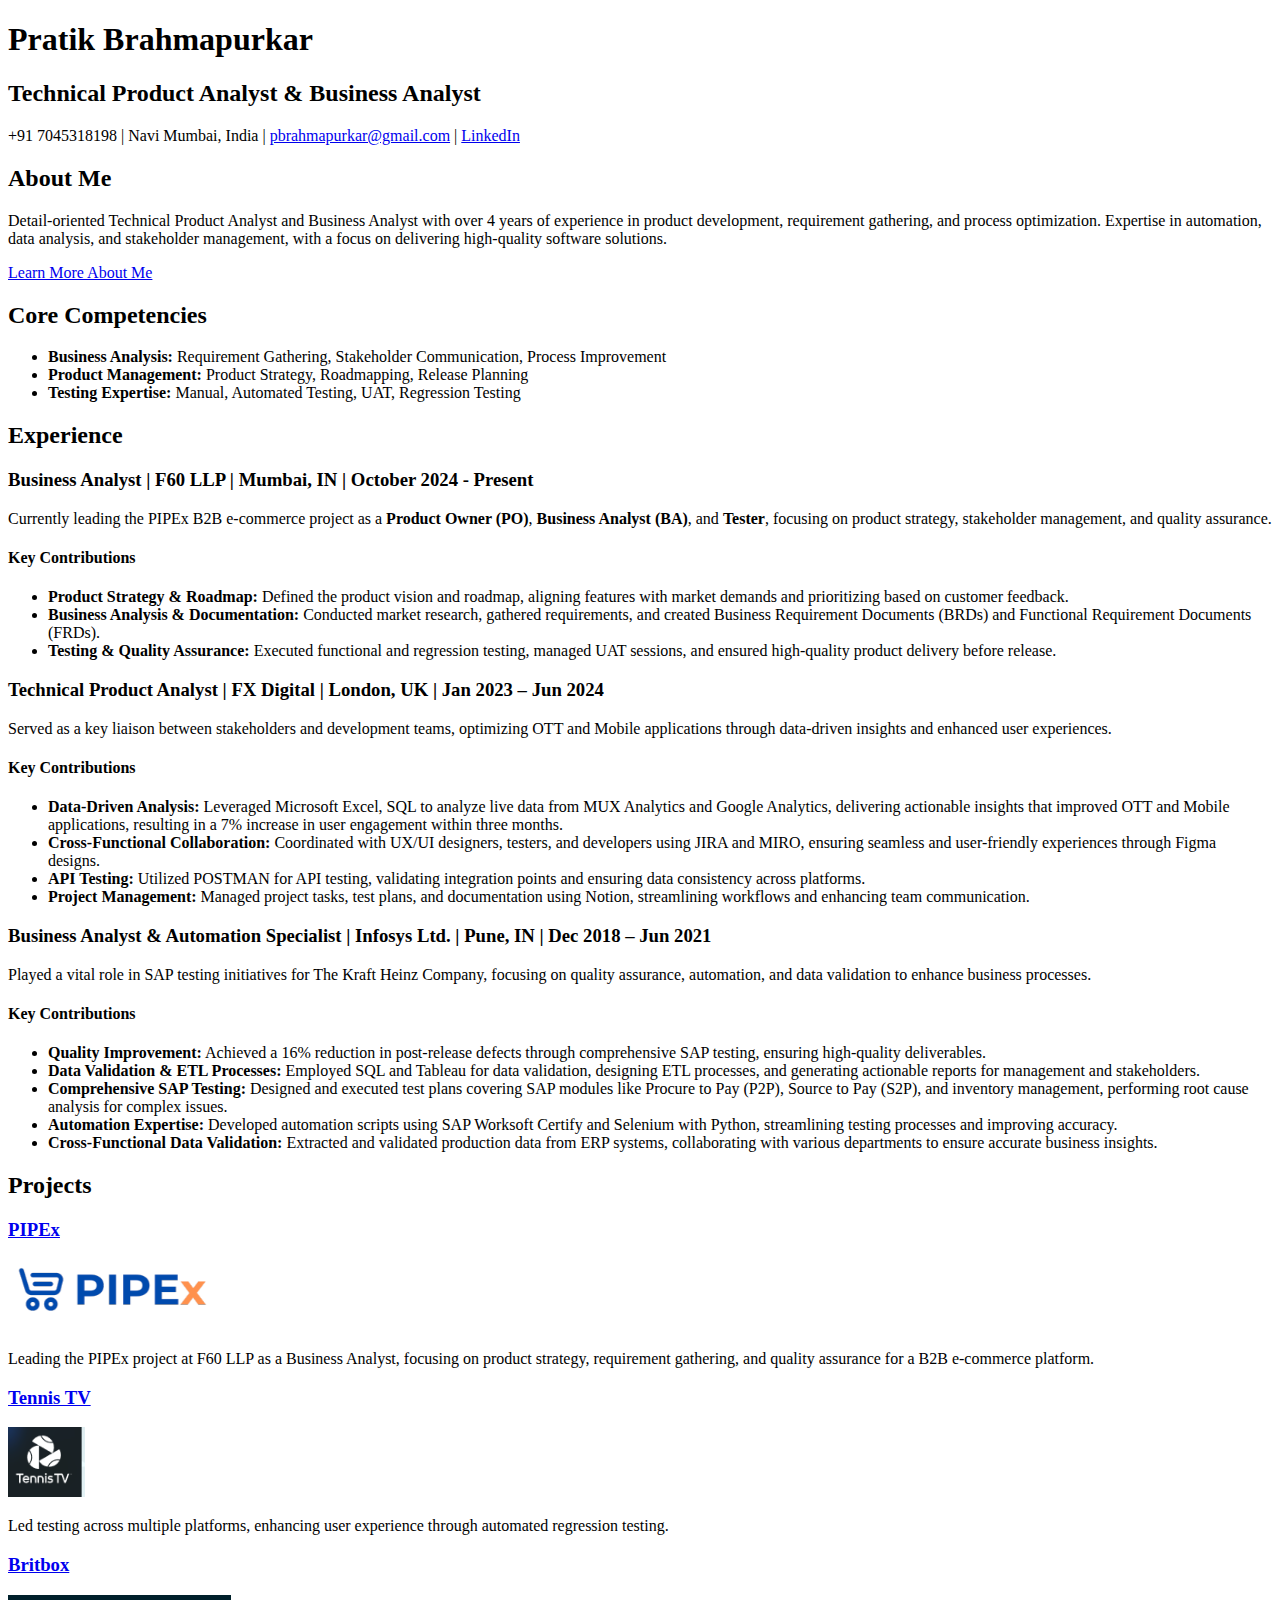
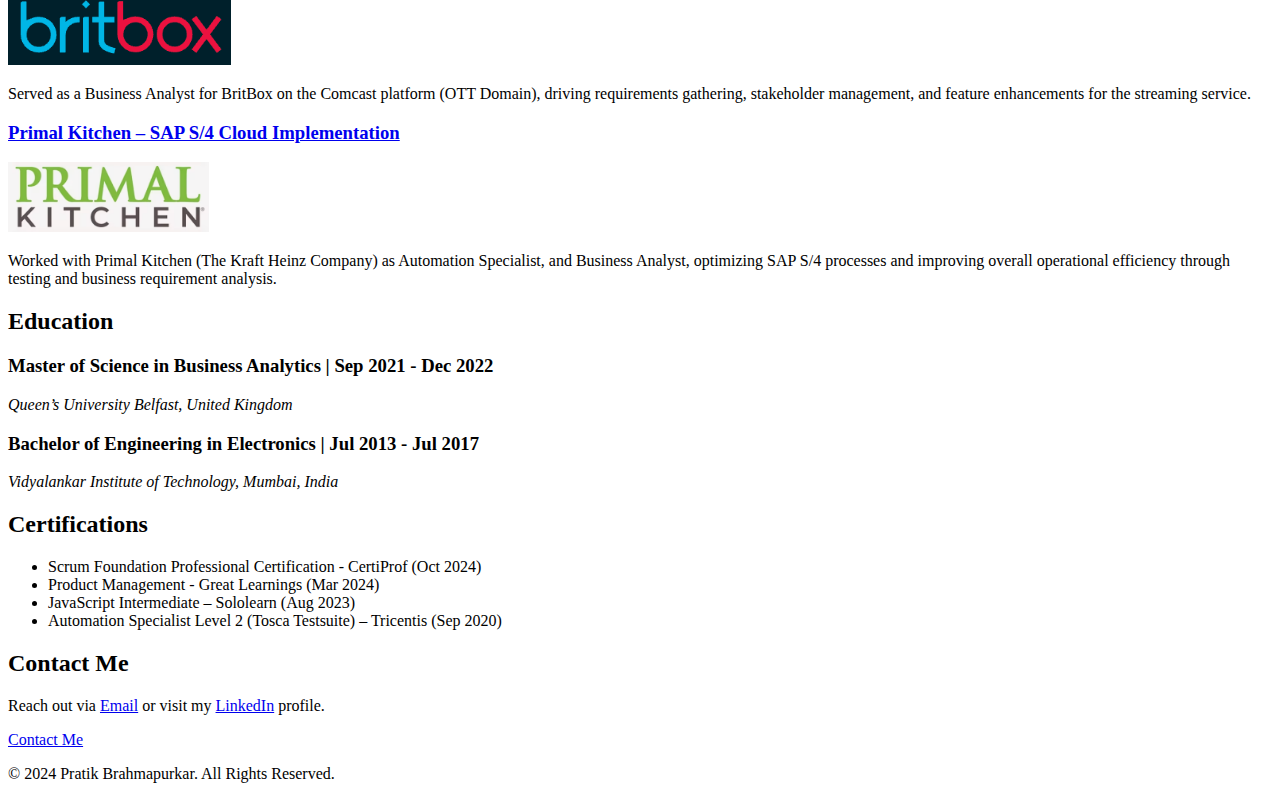
==== index.html @ 24da551e "Add files via upload" ====
<!DOCTYPE html>
<html lang="en">
<head>
<meta charset="UTF-8">
<meta name="viewport" content="width=device-width, initial-scale=1.0">
<title>Pratik Brahmapurkar - Technical Product & Business Analyst </title>
<link rel="stylesheet" href="styles.css">
</head>
<body>
    <!-- Header Section -->
    <header>
        <h1>Pratik Brahmapurkar</h1>
        <h2>Technical Product Analyst & Business Analyst</h2>
        <p>+91 7045318198 | Navi Mumbai, India | <a href="mailto:pbrahmapurkar@gmail.com">pbrahmapurkar@gmail.com</a> | <a href="https://linkedin.com/in/pratik-brahmapurkar">LinkedIn</a></p>
    </header>

    <!-- About Me Section -->
    <section id="about-me">
        <h2>About Me</h2>
        <p>Detail-oriented Technical Product Analyst and Business Analyst with over 4 years of experience in product development, requirement gathering, and process optimization. Expertise in automation, data analysis, and stakeholder management, with a focus on delivering high-quality software solutions.</p>
        <a href="./public/about.html">Learn More About Me</a>
    </section>

    <!-- Core Competencies Section -->
    <section id="core-competencies">
        <h2>Core Competencies</h2>
        <ul>
            <li><strong>Business Analysis:</strong> Requirement Gathering, Stakeholder Communication, Process Improvement</li>
            <li><strong>Product Management:</strong> Product Strategy, Roadmapping, Release Planning</li>
            <li><strong>Testing Expertise:</strong> Manual, Automated Testing, UAT, Regression Testing</li>
        </ul>
    </section>

    <!-- Experience Section -->
    <section id="experience">
        <h2>Experience</h2>
        
        <h3>Business Analyst | F60 LLP | Mumbai, IN | October 2024 - Present</h3>
        <p>Currently leading the PIPEx B2B e-commerce project as a <strong>Product Owner (PO)</strong>, <strong>Business Analyst (BA)</strong>, and <strong>Tester</strong>, focusing on product strategy, stakeholder management, and quality assurance.</p>
        
        <h4>Key Contributions</h4>
        <ul>
            <li><strong>Product Strategy & Roadmap:</strong> Defined the product vision and roadmap, aligning features with market demands and prioritizing based on customer feedback.</li>
            <li><strong>Business Analysis & Documentation:</strong> Conducted market research, gathered requirements, and created Business Requirement Documents (BRDs) and Functional Requirement Documents (FRDs).</li>
            <li><strong>Testing & Quality Assurance:</strong> Executed functional and regression testing, managed UAT sessions, and ensured high-quality product delivery before release.</li>
        </ul>
        
        <h3>Technical Product Analyst | FX Digital | London, UK | Jan 2023 – Jun 2024</h3>
<p>Served as a key liaison between stakeholders and development teams, optimizing OTT and Mobile applications through data-driven insights and enhanced user experiences.</p>

<h4>Key Contributions</h4>
<ul>
    <li><strong>Data-Driven Analysis:</strong> Leveraged Microsoft Excel, SQL to analyze live data from MUX Analytics and Google Analytics, delivering actionable insights that improved OTT and Mobile applications, resulting in a 7% increase in user engagement within three months.</li>
    <li><strong>Cross-Functional Collaboration:</strong> Coordinated with UX/UI designers, testers, and developers using JIRA and MIRO, ensuring seamless and user-friendly experiences through Figma designs.</li>
    <li><strong>API Testing:</strong> Utilized POSTMAN for API testing, validating integration points and ensuring data consistency across platforms.</li>
    <li><strong>Project Management:</strong> Managed project tasks, test plans, and documentation using Notion, streamlining workflows and enhancing team communication.</li>
</ul>
        <h3>Business Analyst & Automation Specialist | Infosys Ltd. | Pune, IN | Dec 2018 – Jun 2021</h3>
        <p>Played a vital role in SAP testing initiatives for The Kraft Heinz Company, focusing on quality assurance, automation, and data validation to enhance business processes.</p>

<h4>Key Contributions</h4>
<ul>
    <li><strong>Quality Improvement:</strong> Achieved a 16% reduction in post-release defects through comprehensive SAP testing, ensuring high-quality deliverables.</li>
    <li><strong>Data Validation & ETL Processes:</strong> Employed SQL and Tableau for data validation, designing ETL processes, and generating actionable reports for management and stakeholders.</li>
    <li><strong>Comprehensive SAP Testing:</strong> Designed and executed test plans covering SAP modules like Procure to Pay (P2P), Source to Pay (S2P), and inventory management, performing root cause analysis for complex issues.</li>
    <li><strong>Automation Expertise:</strong> Developed automation scripts using SAP Worksoft Certify and Selenium with Python, streamlining testing processes and improving accuracy.</li>
    <li><strong>Cross-Functional Data Validation:</strong> Extracted and validated production data from ERP systems, collaborating with various departments to ensure accurate business insights.</li>
</ul>
    </section>

    <!-- Projects Section -->
    <section id="projects">
        <h2>Projects</h2>
        <div class="project">
            <a href="https://www.pipex.ai/"> <h3>PIPEx</h3> </a>
            <img src="./assets/images/pipex.png" alt="Pipex.ai Preview" height="70">
            <p>Leading the PIPEx project at F60 LLP as a Business Analyst, focusing on product strategy, requirement gathering, and quality assurance for a B2B e-commerce platform.</p>
        </div>
        <div class="project">
        <h3><a href="tennistv.com">Tennis TV</h3></a>
        <img src="./assets/images/tennistv.png" alt="Tennis TV Preview" height="70">
            <p>Led testing across multiple platforms, enhancing user experience through automated regression testing.</p>
        </div>
        <div class="project">
            <h3><a href="britbox.com">Britbox</a></h3>   
            <img src="./assets/images/britbox.png" alt="Ariba Contract Preview" height="70">
            <p>Served as a Business Analyst for BritBox on the Comcast platform (OTT Domain), driving requirements gathering, stakeholder management, and feature enhancements for the streaming service.</p>
        </div>
        <div class="project">
            <h3><a href="primalkitchen.com">Primal Kitchen – SAP S/4 Cloud Implementation</a></h3>
            <img src="./assets/images/primalkitchen.png" alt="Primal Kitchen Preview" height="70">
            <p>Worked with Primal Kitchen (The Kraft Heinz Company) as  Automation Specialist, and Business Analyst, optimizing SAP S/4 processes and improving overall operational efficiency through testing and business requirement analysis.</p>
        </div>
    </section>

    <!-- Education Section -->
    <section id="education">
        <h2>Education</h2>
        <div class="education-entry">
            <h3>Master of Science in Business Analytics 
                <span class="education-date">| Sep 2021 - Dec 2022</span>
            </h3>
            <p><em>Queen’s University Belfast, United Kingdom</em></p>
        </div>
        <div class="education-entry">
            <h3>Bachelor of Engineering in Electronics 
                <span class="education-date">| Jul 2013 - Jul 2017</span>
            </h3>
            <p><em>Vidyalankar Institute of Technology, Mumbai, India</em></p>
        </div>
    </section>
    
    

    <!-- Certifications Section -->
    <section id="certifications">
        <h2>Certifications</h2>
        <ul>
            <li>Scrum Foundation Professional Certification - CertiProf (Oct 2024)</li>
            <li>Product Management - Great Learnings (Mar 2024)</li>
            <li>JavaScript Intermediate – Sololearn (Aug 2023)</li>
            <li>Automation Specialist Level 2 (Tosca Testsuite) – Tricentis (Sep 2020)</li>
        </ul>
    </section>

    <!-- Contact Section -->
    <section id="contact">
        <h2>Contact Me</h2>
        <p>Reach out via <a href="mailto:pbrahmapurkar@gmail.com">Email</a> or visit my <a href="https://linkedin.com/in/pratik-brahmapurkar">LinkedIn</a> profile.</p>
        <a href="./public/contact.html">Contact Me</a>
    </section>

    <footer>
        <p>&copy; 2024 Pratik Brahmapurkar. All Rights Reserved.</p>
    </footer>
</body>
</html>
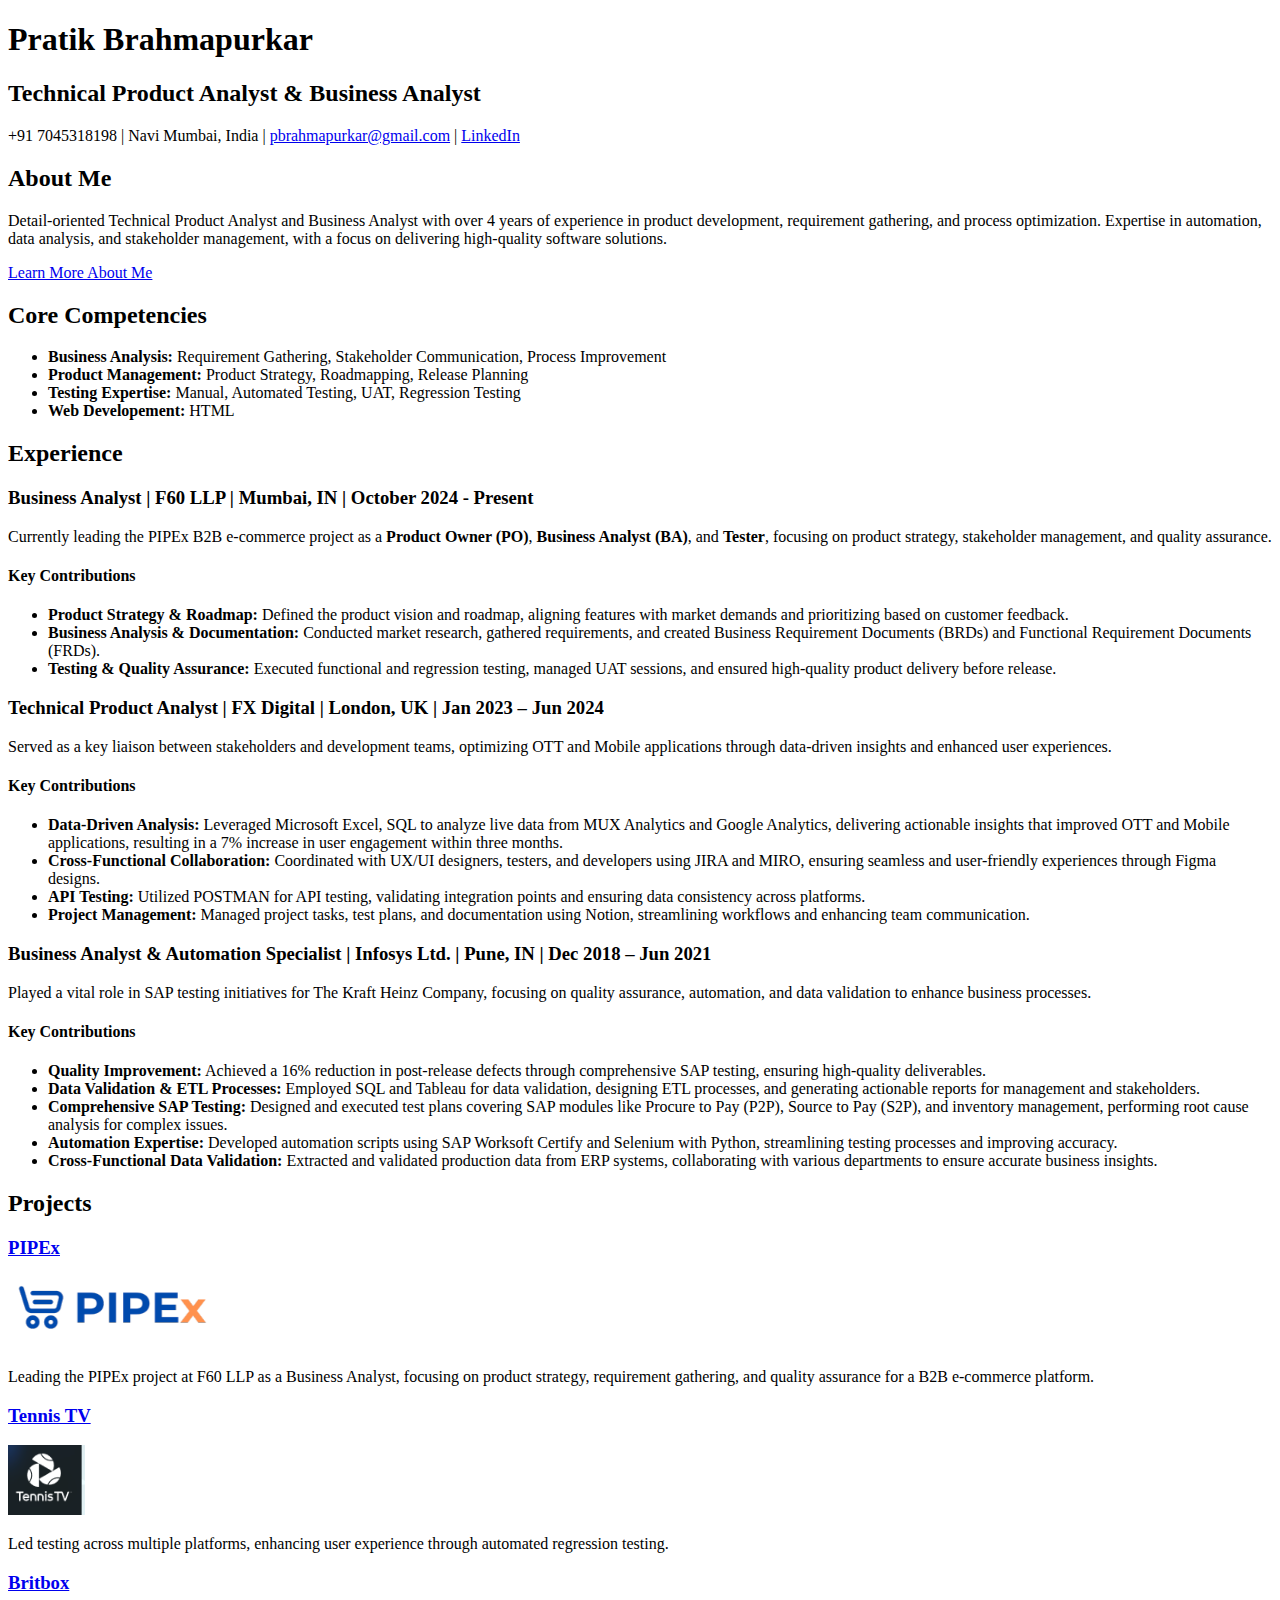
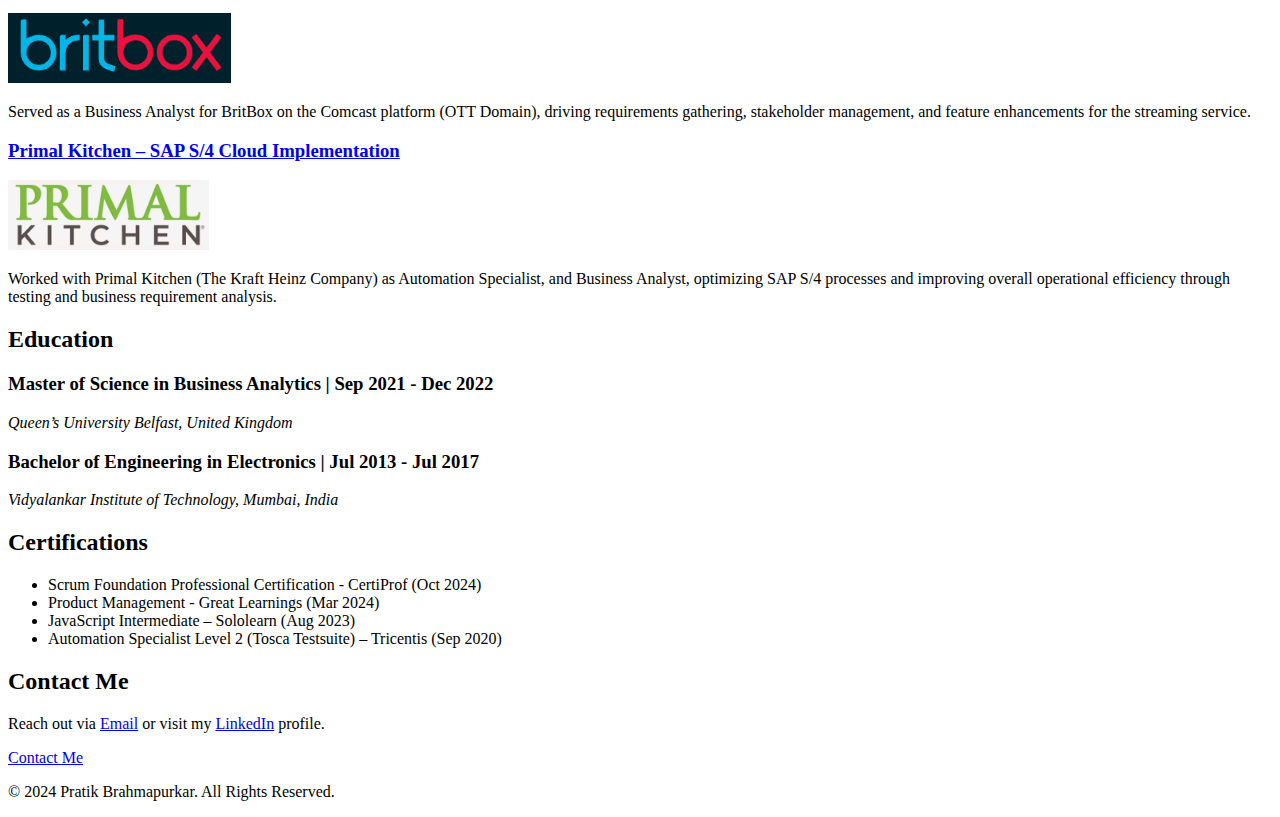
==== commit df80be2d: "Updated Webdevelopemnet." ====
--- a/index.html
+++ b/index.html
@@ -28,6 +28,7 @@
             <li><strong>Business Analysis:</strong> Requirement Gathering, Stakeholder Communication, Process Improvement</li>
             <li><strong>Product Management:</strong> Product Strategy, Roadmapping, Release Planning</li>
             <li><strong>Testing Expertise:</strong> Manual, Automated Testing, UAT, Regression Testing</li>
+            <li><strong>Web Developement:</strong> HTML</li>
         </ul>
     </section>
 
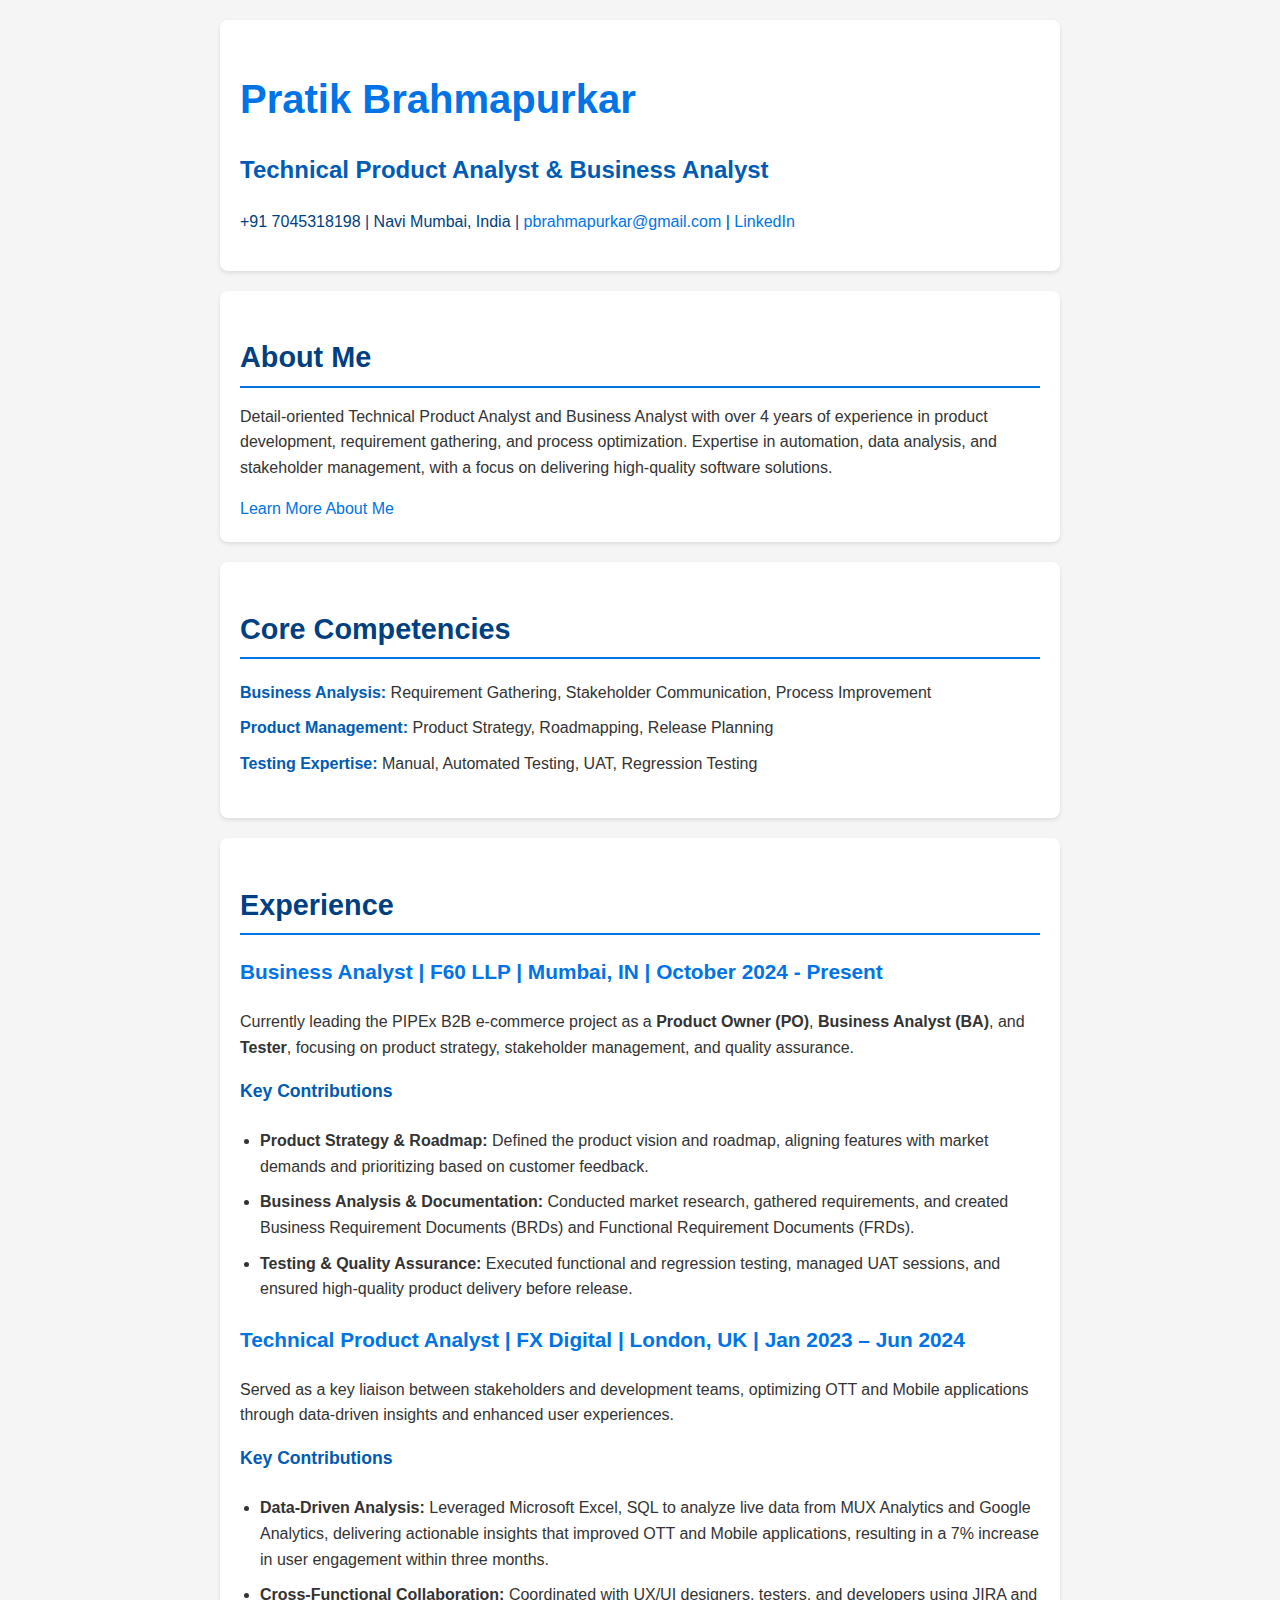
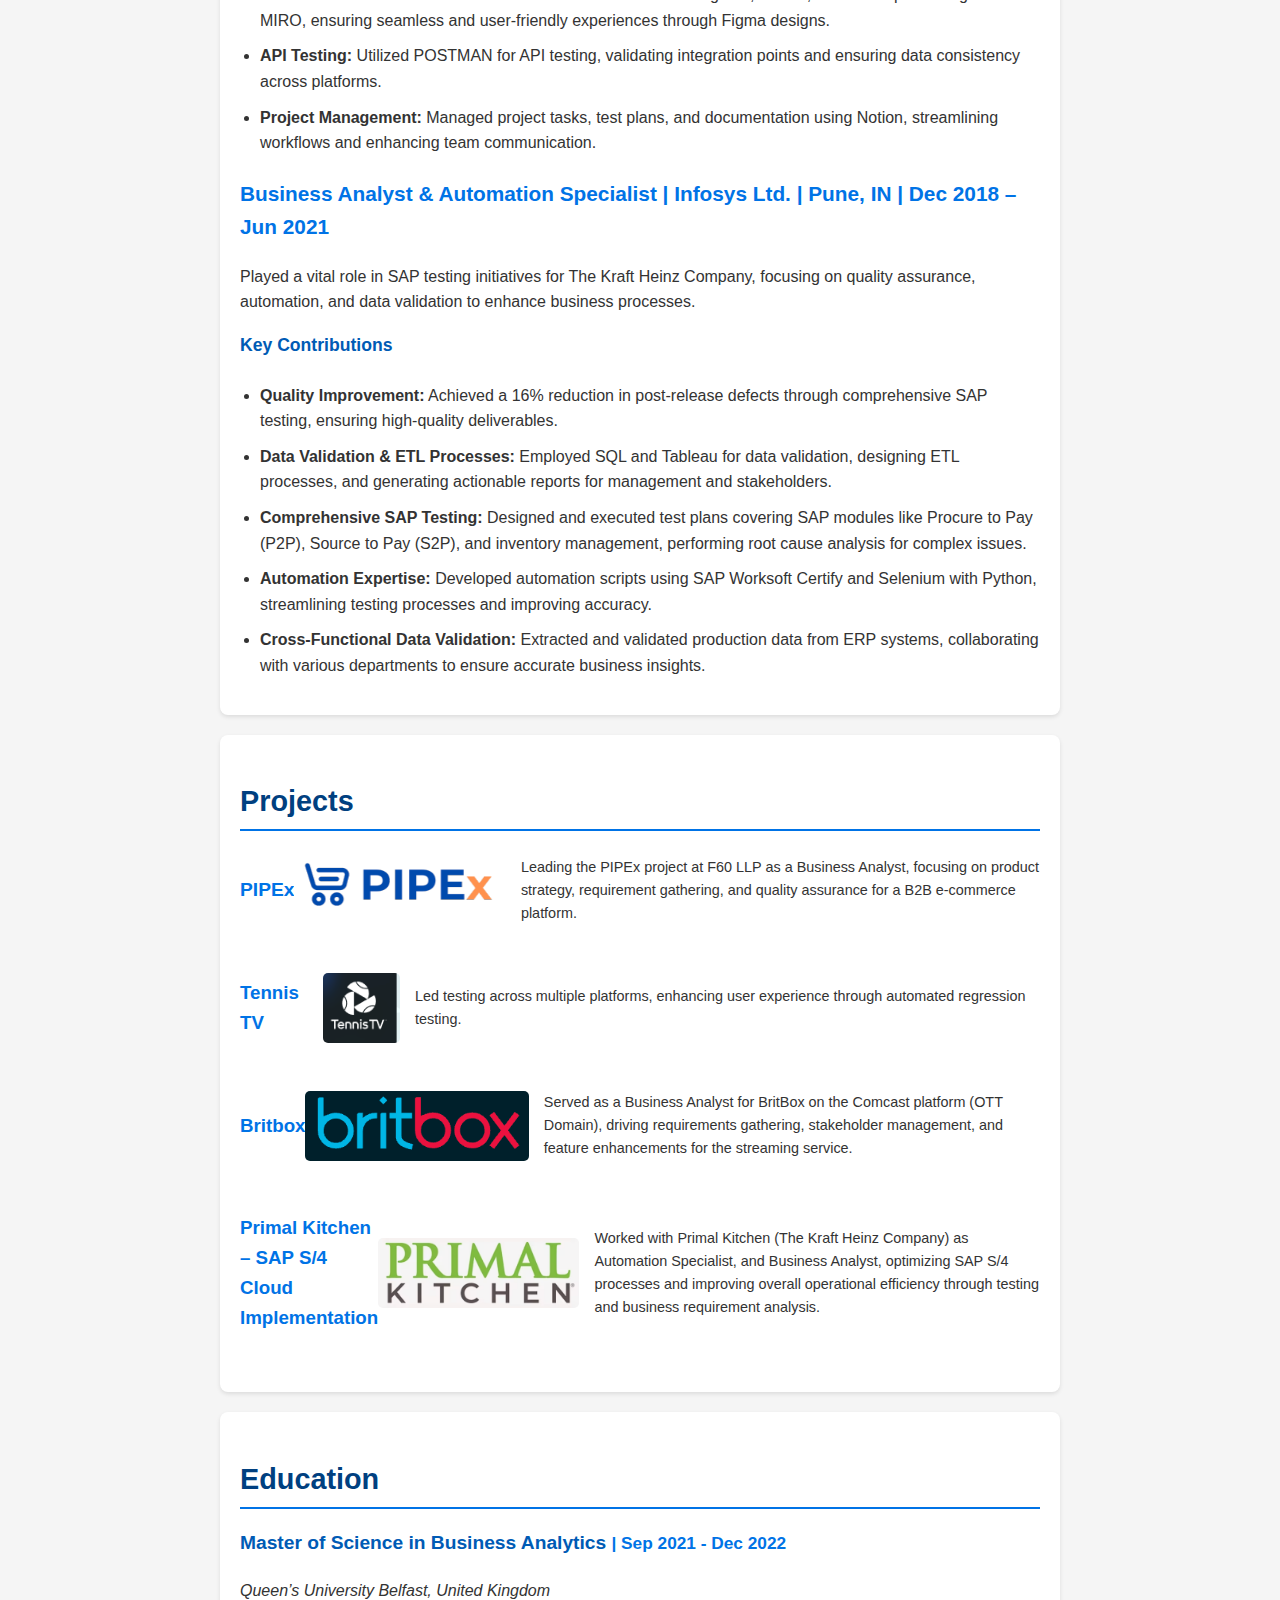
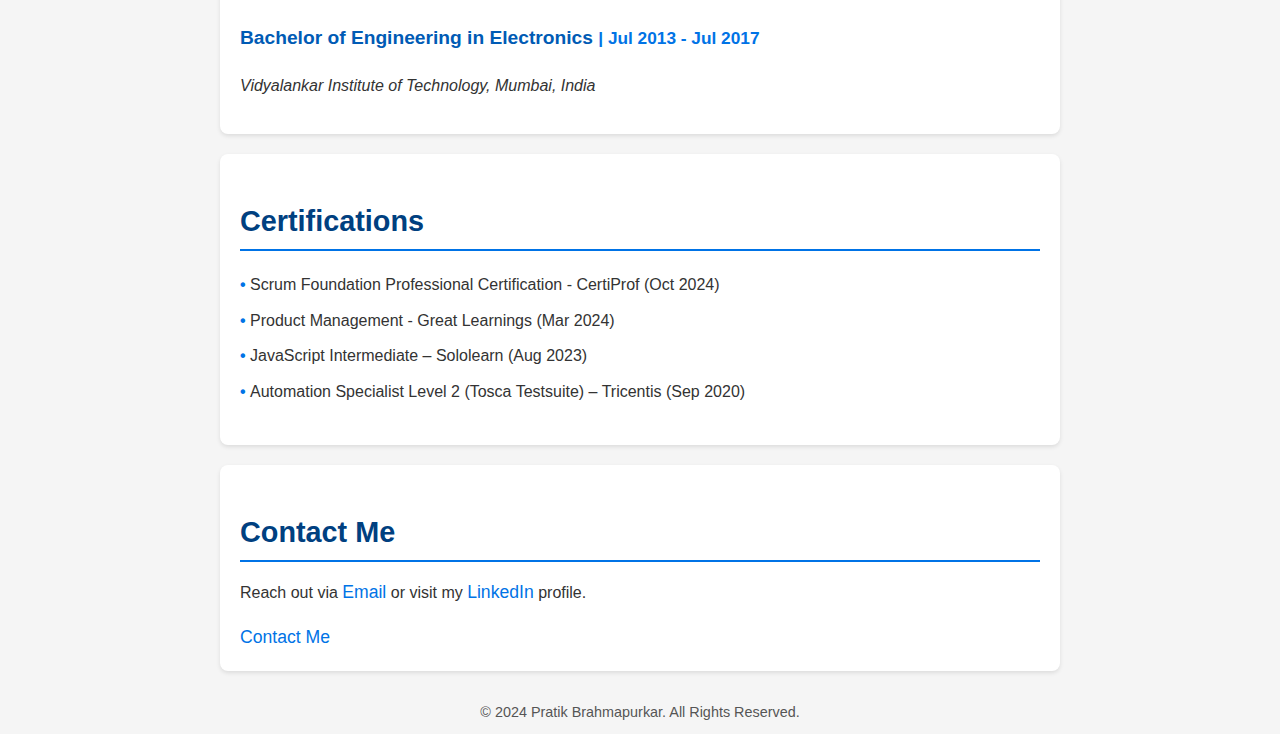
==== commit e0ed3dce: "Updated Code with style.css file" ====
--- a/index.html
+++ b/index.html
@@ -4,7 +4,7 @@
 <meta charset="UTF-8">
 <meta name="viewport" content="width=device-width, initial-scale=1.0">
 <title>Pratik Brahmapurkar - Technical Product & Business Analyst </title>
-<link rel="stylesheet" href="styles.css">
+<link rel="stylesheet" href="./style.css">
 </head>
 <body>
     <!-- Header Section -->
@@ -28,7 +28,6 @@
             <li><strong>Business Analysis:</strong> Requirement Gathering, Stakeholder Communication, Process Improvement</li>
             <li><strong>Product Management:</strong> Product Strategy, Roadmapping, Release Planning</li>
             <li><strong>Testing Expertise:</strong> Manual, Automated Testing, UAT, Regression Testing</li>
-            <li><strong>Web Developement:</strong> HTML</li>
         </ul>
     </section>
 
--- a/style.css
+++ b/style.css
@@ -0,0 +1,189 @@
+/* Global Styles */
+body {
+    font-family: 'Arial', sans-serif;
+    color: #333;
+    background-color: #f5f5f5;
+    margin: 0;
+    padding: 0;
+    line-height: 1.6;
+}
+
+header, section {
+    background-color: #ffffff;
+    box-shadow: 0 2px 4px rgba(0, 0, 0, 0.1);
+    margin: 20px auto;
+    padding: 20px;
+    max-width: 800px;
+    border-radius: 8px;
+}
+
+/* Header Section */
+header h1 {
+    font-size: 2.5em;
+    color: #0073e6; /* Blue color for your name */
+    margin-bottom: 0;
+}
+
+header h2 {
+    font-size: 1.5em;
+    color: #005bb5; /* Darker blue for the title */
+}
+
+header p {
+    font-size: 1em;
+    color: #004080;
+}
+
+header a {
+    color: #0073e6;
+    text-decoration: none;
+}
+
+header a:hover {
+    text-decoration: underline;
+}
+
+/* Section Headings */
+section h2 {
+    color: #004080;
+    font-size: 1.8em;
+    border-bottom: 2px solid #0073e6;
+    padding-bottom: 5px;
+    margin-bottom: 10px;
+}
+
+/* Core Competencies */
+#core-competencies ul {
+    list-style-type: none;
+    padding: 0;
+}
+
+#core-competencies li {
+    padding: 5px 0;
+}
+
+#core-competencies strong {
+    color: #005bb5;
+}
+
+/* Experience Section */
+#experience h3 {
+    color: #0073e6;
+    font-size: 1.3em;
+}
+
+#experience p {
+    color: #333;
+    font-size: 1em;
+}
+
+#experience h4 {
+    color: #005bb5;
+    font-size: 1.1em;
+    margin-top: 10px;
+}
+
+#experience ul {
+    margin-left: 20px;
+    padding-left: 0;
+}
+
+#experience li {
+    margin-bottom: 10px;
+}
+
+/* Projects Section */
+.project {
+    display: flex;
+    align-items: center;
+    margin-bottom: 20px;
+}
+
+.project img {
+    margin-right: 15px;
+    border-radius: 5px;
+}
+
+.project a h3 {
+    color: #0073e6;
+    margin: 0;
+    font-size: 1.2em;
+}
+
+.project a:hover h3 {
+    text-decoration: underline;
+}
+
+.project p {
+    font-size: 0.9em;
+    color: #333;
+}
+
+/* Education Section */
+.education-entry {
+    margin-bottom: 15px;
+}
+
+.education-entry h3 {
+    font-size: 1.2em;
+    color: #005bb5;
+}
+
+.education-date {
+    font-size: 0.9em;
+    color: #0073e6;
+}
+
+/* Certifications Section */
+#certifications ul {
+    list-style: none;
+    padding: 0;
+}
+
+#certifications li {
+    padding: 5px 0;
+    color: #333;
+}
+
+#certifications li:before {
+    content: "• ";
+    color: #0073e6;
+    font-weight: bold;
+}
+
+/* Contact Section */
+#contact a {
+    color: #0073e6;
+    font-size: 1.1em;
+}
+
+#contact a:hover {
+    text-decoration: underline;
+}
+
+/* Footer */
+footer {
+    text-align: center;
+    margin-top: 20px;
+    padding: 10px 0;
+    font-size: 0.9em;
+    color: #555;
+}
+
+footer p {
+    margin: 0;
+}
+
+/* Additional Styles */
+ul {
+    padding-left: 20px;
+}
+
+a {
+    color: #0073e6;
+    text-decoration: none;
+}
+
+a:hover {
+    text-decoration: underline;
+}
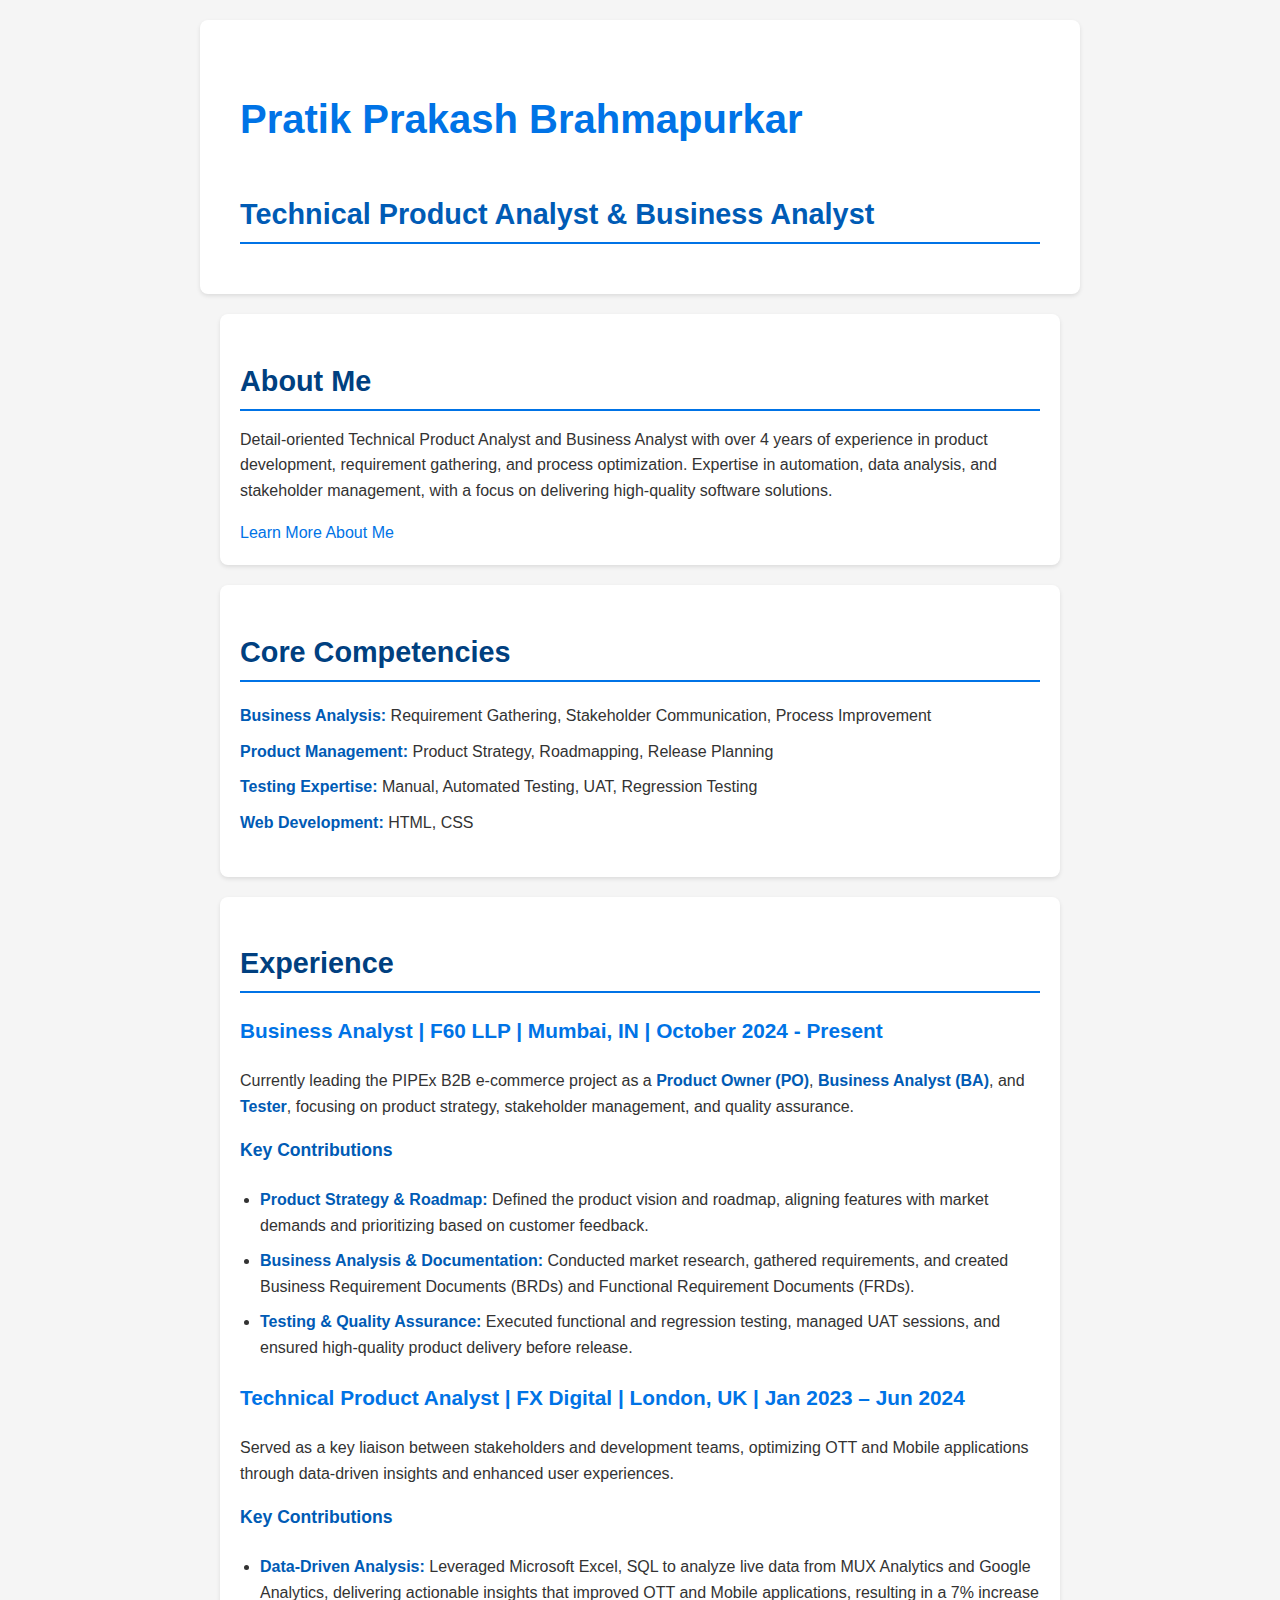
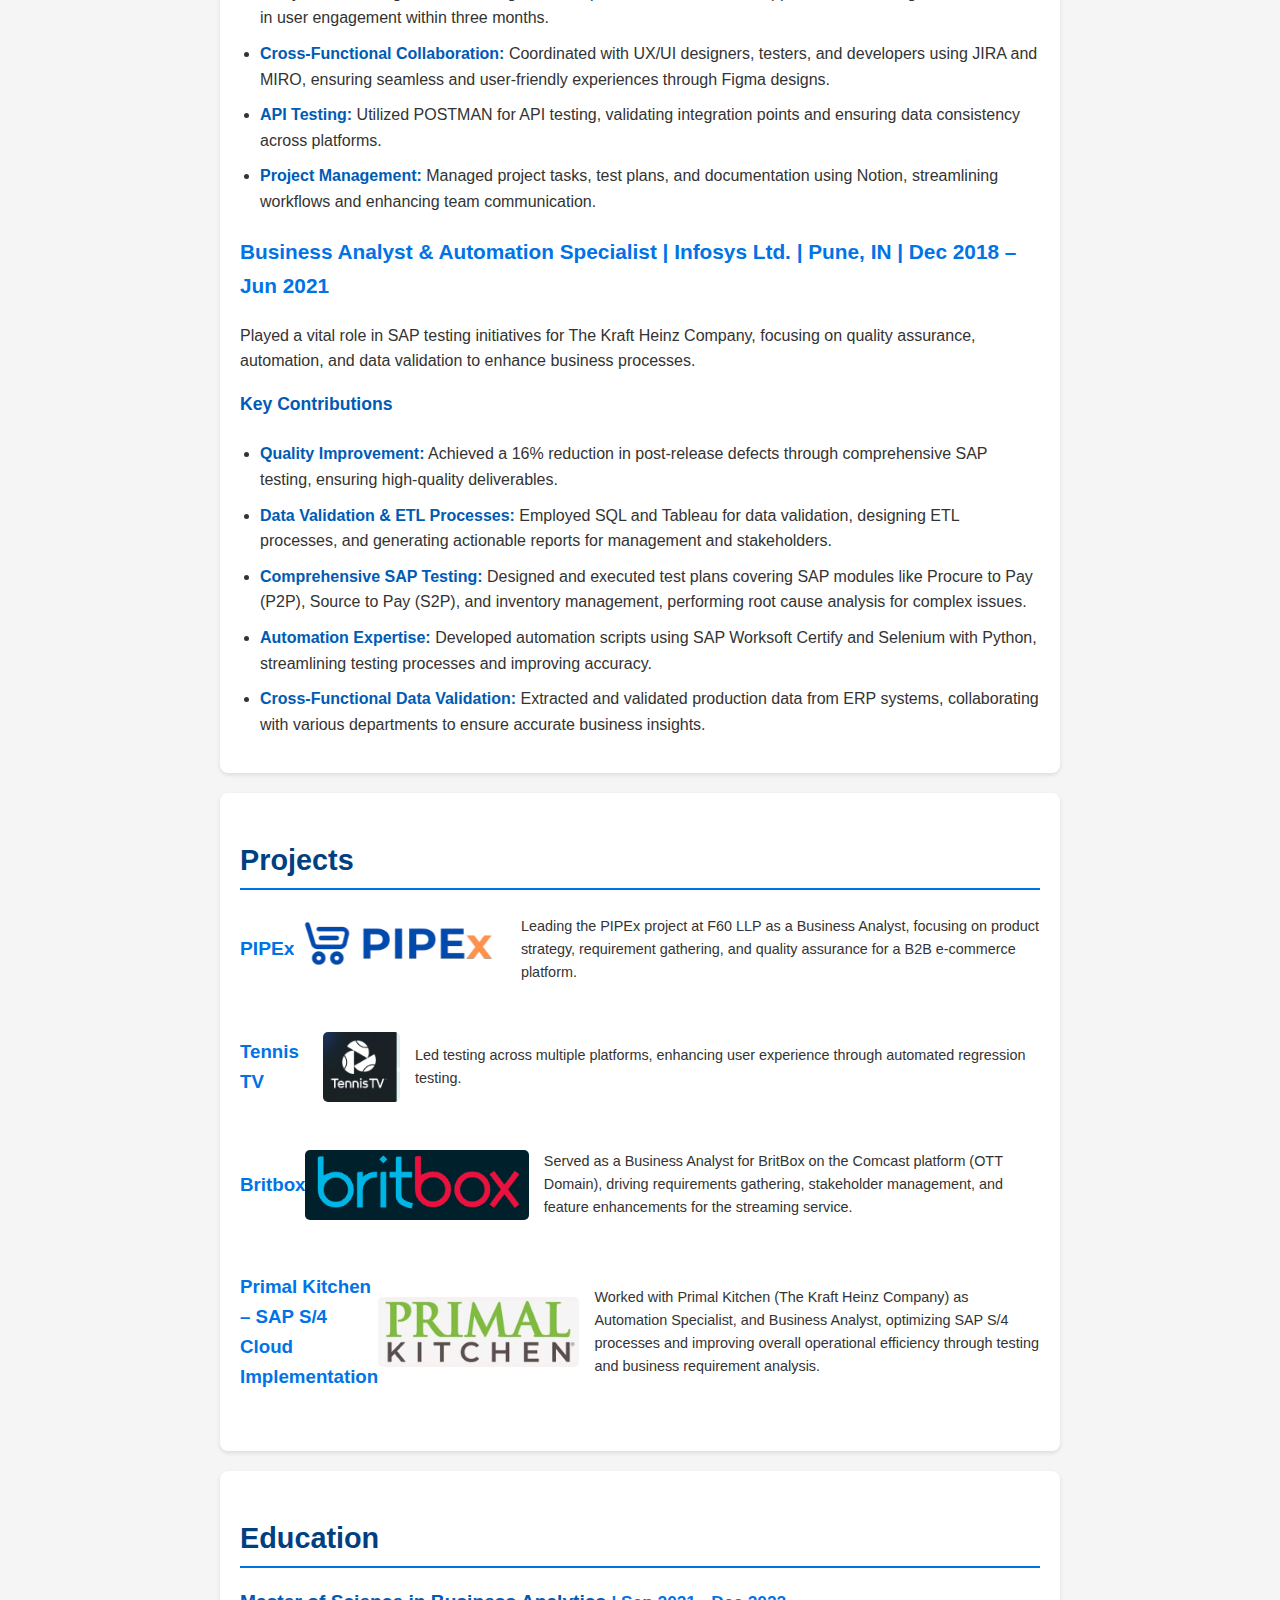
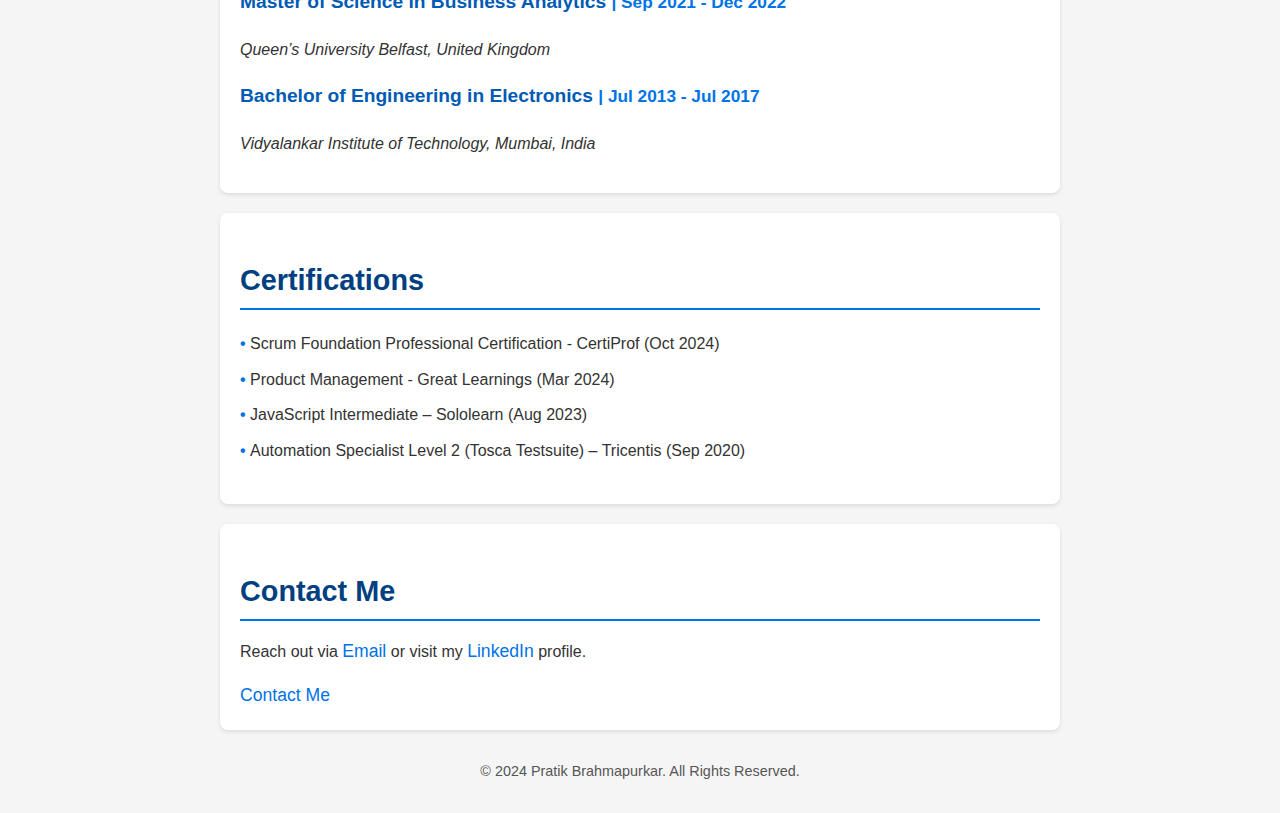
==== commit 62b5eec9: "Extra CSS and Images for other Pages as well." ====
--- a/index.html
+++ b/index.html
@@ -9,14 +9,16 @@
 <body>
     <!-- Header Section -->
     <header>
-        <h1>Pratik Brahmapurkar</h1>
+        <h1>Pratik Prakash Brahmapurkar</h1>
         <h2>Technical Product Analyst & Business Analyst</h2>
-        <p>+91 7045318198 | Navi Mumbai, India | <a href="mailto:pbrahmapurkar@gmail.com">pbrahmapurkar@gmail.com</a> | <a href="https://linkedin.com/in/pratik-brahmapurkar">LinkedIn</a></p>
+
+
     </header>
 
     <!-- About Me Section -->
     <section id="about-me">
         <h2>About Me</h2>
+        
         <p>Detail-oriented Technical Product Analyst and Business Analyst with over 4 years of experience in product development, requirement gathering, and process optimization. Expertise in automation, data analysis, and stakeholder management, with a focus on delivering high-quality software solutions.</p>
         <a href="./public/about.html">Learn More About Me</a>
     </section>
@@ -28,6 +30,7 @@
             <li><strong>Business Analysis:</strong> Requirement Gathering, Stakeholder Communication, Process Improvement</li>
             <li><strong>Product Management:</strong> Product Strategy, Roadmapping, Release Planning</li>
             <li><strong>Testing Expertise:</strong> Manual, Automated Testing, UAT, Regression Testing</li>
+            <li><strong>Web Development:</strong> HTML, CSS</li>
         </ul>
     </section>
 
--- a/style.css
+++ b/style.css
@@ -24,6 +24,24 @@
     margin-bottom: 0;
 }
 
+/* Profile Photo at the Top-Right Corner */
+header {
+    position: relative; /* Enables absolute positioning of child elements */
+}
+
+.profile-photo {
+    width: 150px;
+    height: 150px;
+    position: absolute;
+    top: 20px;
+    right: 20px;
+    border: 2px solid #ddd;
+    border-radius: 10px; /* Rounded corners */
+    box-shadow: 0 4px 8px rgba(0, 0, 0, 0.2);
+}
+
+
+
 header h2 {
     font-size: 1.5em;
     color: #005bb5; /* Darker blue for the title */
@@ -187,3 +205,105 @@
 a:hover {
     text-decoration: underline;
 }
+
+/* About Page */
+/* Global Styles */
+body {
+    font-family: 'Arial', sans-serif;
+    color: #333;
+    background-color: #f5f5f5;
+    margin: 0;
+    padding: 20px;
+    line-height: 1.6;
+}
+
+/* Header Section */
+header {
+    background-color: #ffffff;
+    box-shadow: 0 2px 4px rgba(0, 0, 0, 0.1);
+    margin: 0 auto;
+    padding: 40px;
+    max-width: 800px;
+    border-radius: 8px;
+}
+
+/* About Me Heading */
+header h1 {
+    font-size: 2.5em;
+    color: #0073e6;
+    margin-bottom: 20px;
+}
+
+/* Paragraph Styling */
+header p {
+    font-size: 1em;
+    color: #004080;
+    text-align: justify;
+}
+
+/* Sub-heading Styling */
+header h2 {
+    font-size: 1.8em;
+    color: #005bb5;
+    margin-top: 40px;
+    border-bottom: 2px solid #0073e6;
+    padding-bottom: 5px;
+    margin-bottom: 10px;
+}
+
+/* Strong Tag Styling */
+strong {
+    color: #005bb5;
+}
+
+/* Centered Photo Container */
+.photo-container {
+    display: flex;
+    justify-content: center; /* Centering the image horizontally */
+    margin-top: 40px;
+    margin-bottom: 20px;
+}
+
+/* Profile Photo Styling */
+.qub-profile-photo {
+    width: 700x;
+    height: 700px;
+    border: 3px solid #0073e6;
+    /* border-radius: 50%; Circular shape */
+    box-shadow: 0 4px 8px rgba(0, 0, 0, 0.2);
+    object-fit: cover; /* Ensures the image fits nicely */
+}
+
+
+
+/* Additional Styling for the Layout */
+ul {
+    padding-left: 20px;
+}
+
+a {
+    color: #0073e6;
+    text-decoration: none;
+}
+
+a:hover {
+    text-decoration: underline;
+}
+
+
+/* Contact Me Page */
+
+/* Logo Container */
+.logo-container {
+    display: flex;
+    justify-content: center;
+    margin-top: 30px;
+}
+
+/* Logo Styling */
+.logo {
+    width: 120px; /* Adjust size of the logo */
+    height: auto;
+    margin-top: 20px;
+}
+
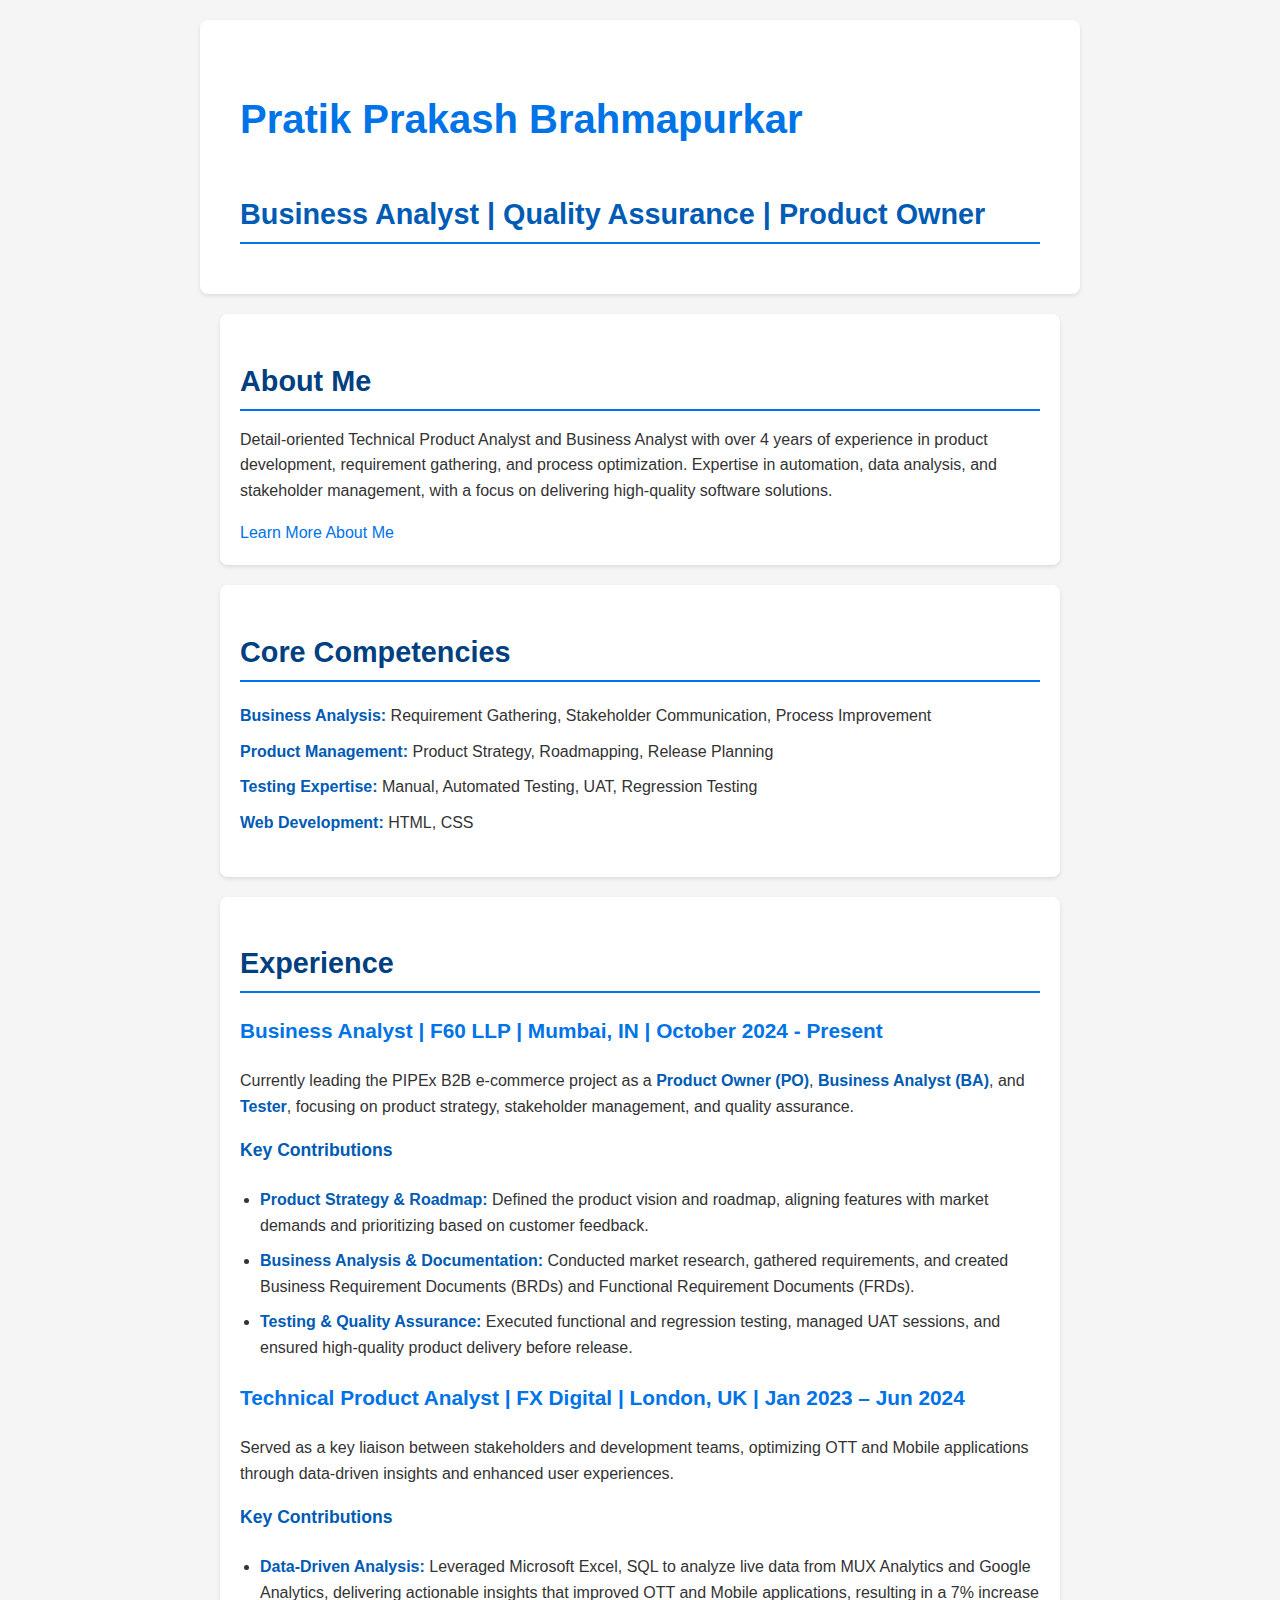
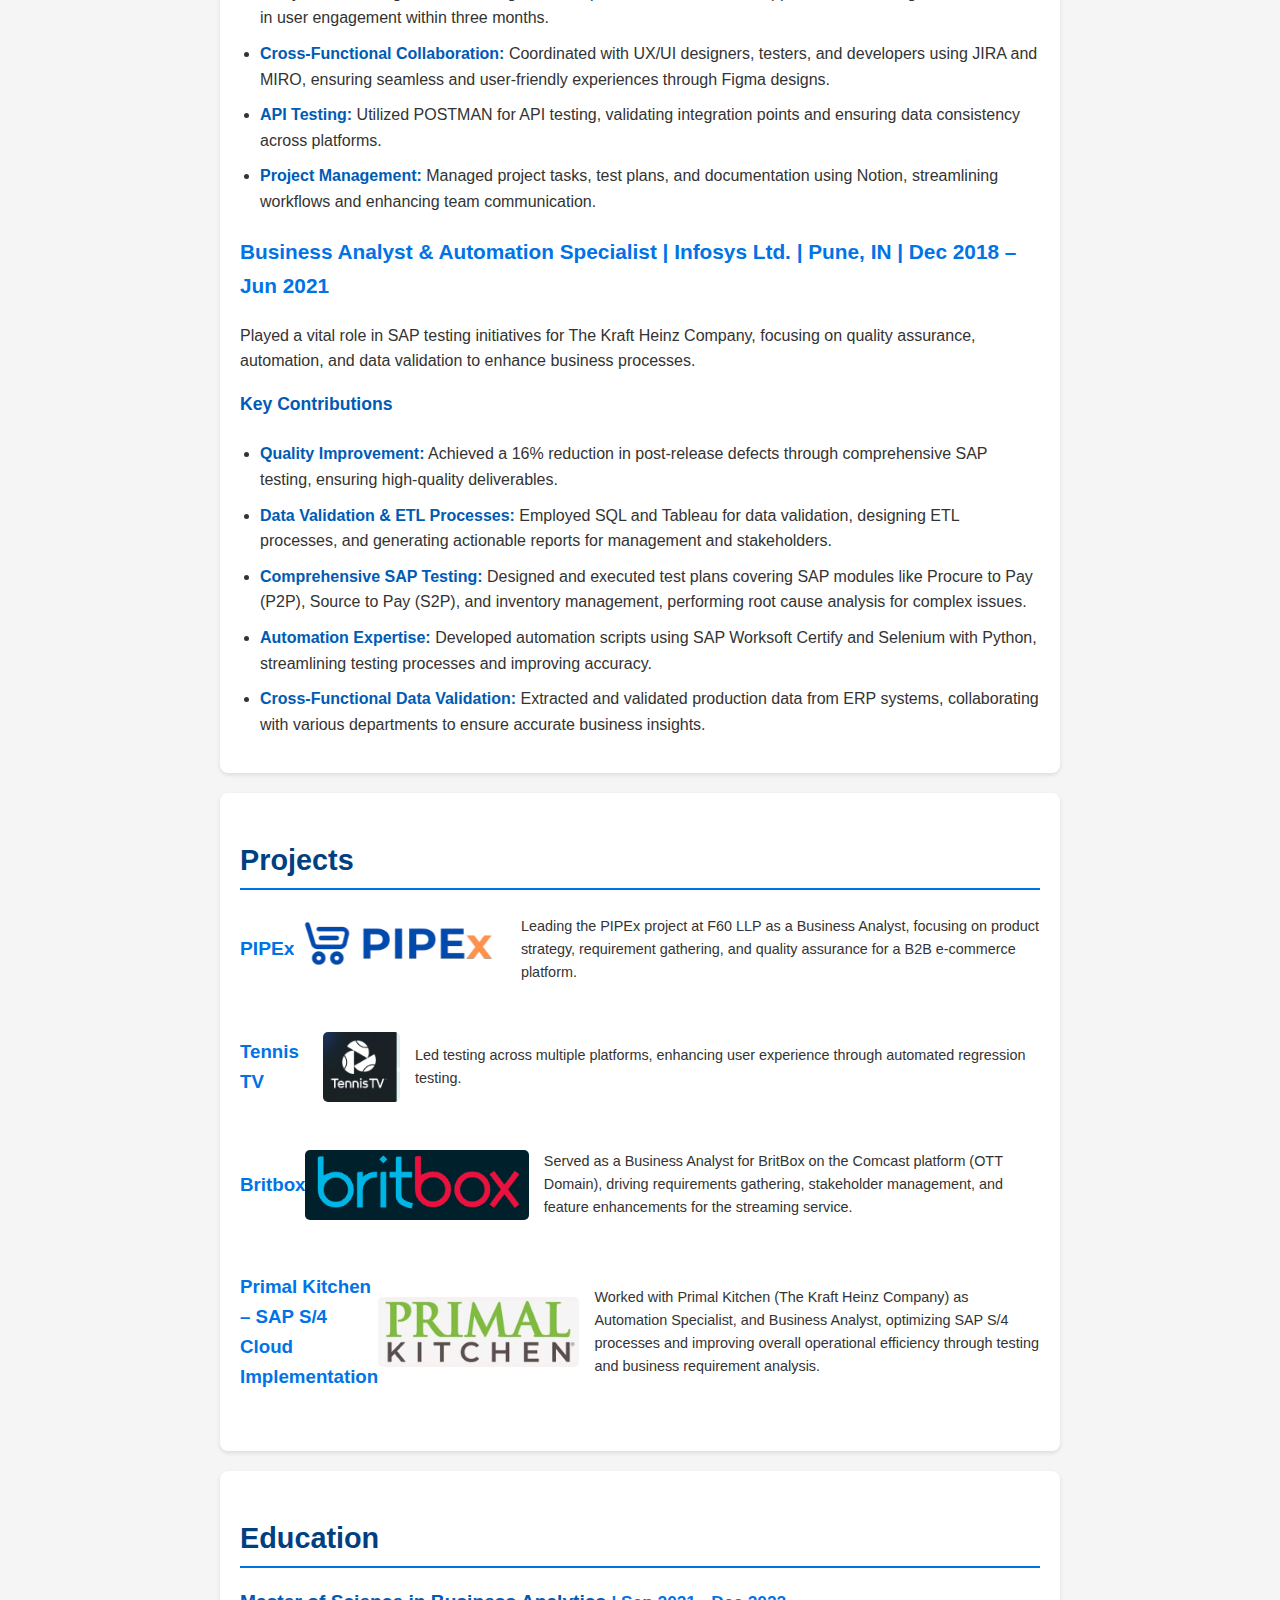
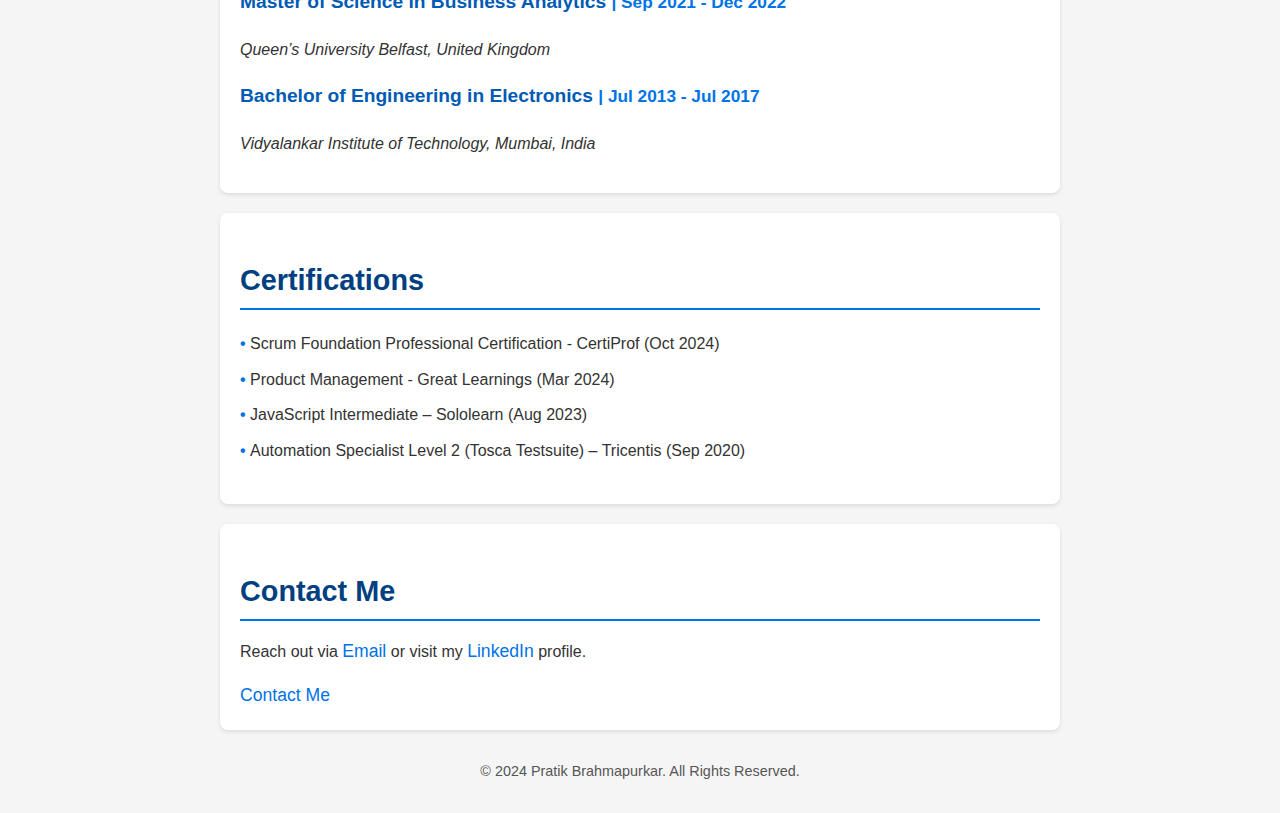
==== commit 93f0a0d2: "Update index.html" ====
--- a/index.html
+++ b/index.html
@@ -10,7 +10,7 @@
     <!-- Header Section -->
     <header>
         <h1>Pratik Prakash Brahmapurkar</h1>
-        <h2>Technical Product Analyst & Business Analyst</h2>
+        <h2>Business Analyst | Quality Assurance | Product Owner </h2>
 
 
     </header>
